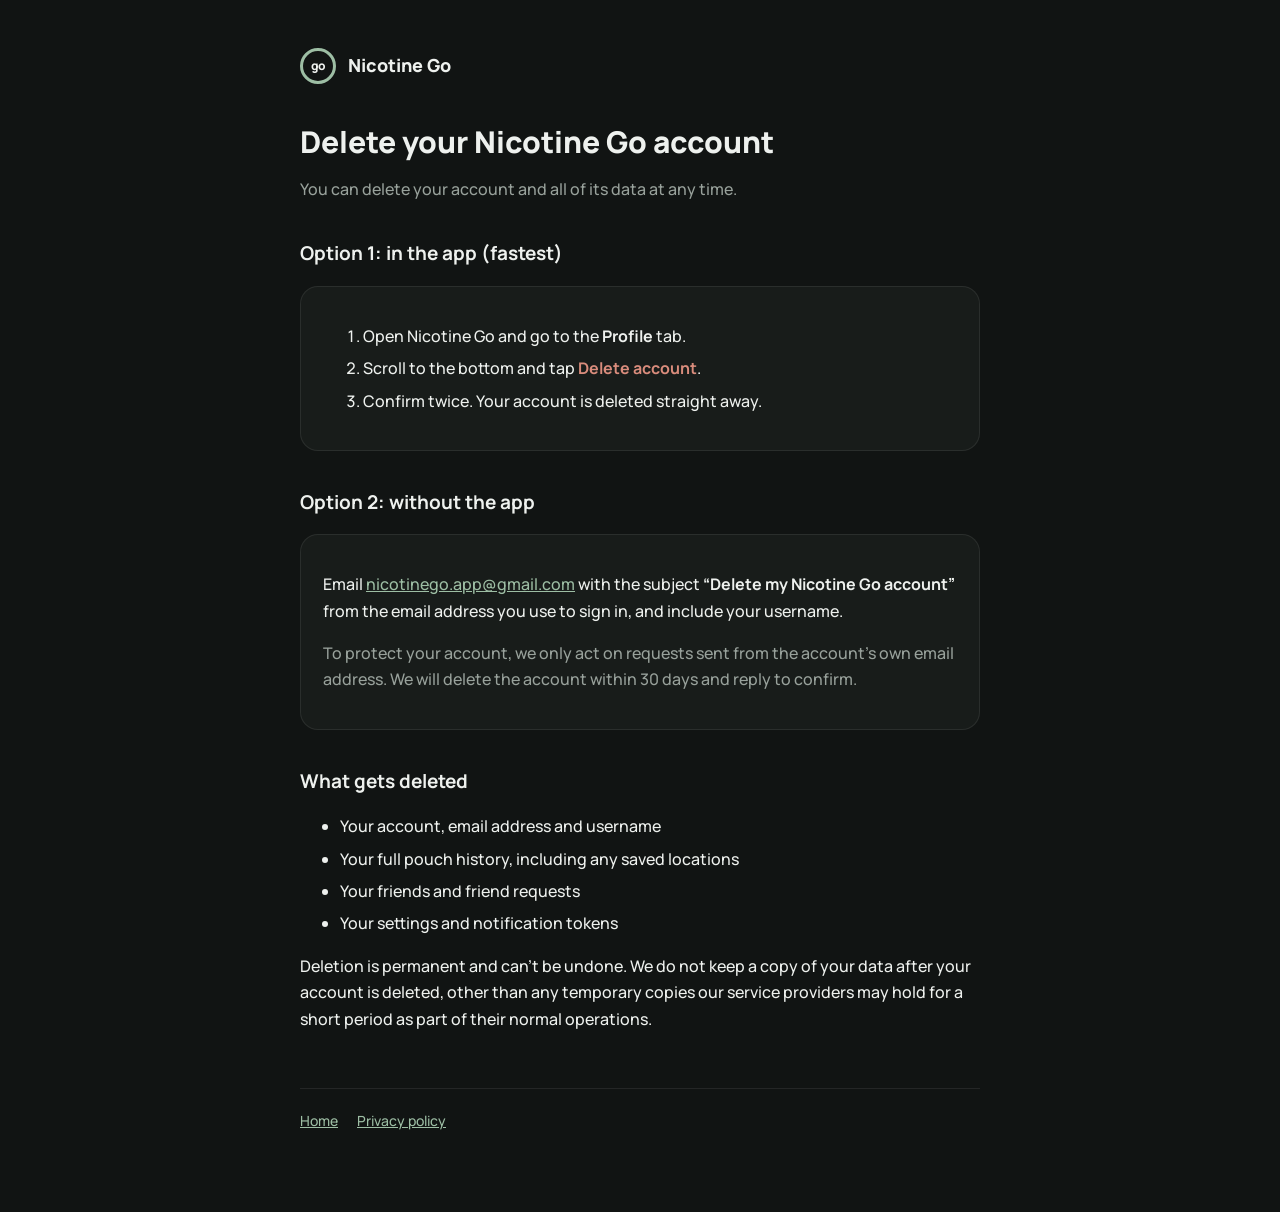
==== delete-account/index.html @ d3ecb536 "Added website for Nicotine_Go app" ====
<!doctype html>
<html lang="en">
<head>
  <meta charset="utf-8" />
  <meta name="viewport" content="width=device-width, initial-scale=1" />
  <title>Delete your account · Nicotine Go</title>
  <link rel="stylesheet" href="../style.css" />
</head>
<body>
  <main>
    <header class="site"><div class="mark">go</div><a href="../">Nicotine Go</a></header>

    <h1>Delete your Nicotine Go account</h1>
    <p class="muted">You can delete your account and all of its data at any time.</p>

    <h2>Option 1: in the app (fastest)</h2>
    <div class="card">
      <ol>
        <li>Open Nicotine Go and go to the <strong>Profile</strong> tab.</li>
        <li>Scroll to the bottom and tap <strong class="danger">Delete account</strong>.</li>
        <li>Confirm twice. Your account is deleted straight away.</li>
      </ol>
    </div>

    <h2>Option 2: without the app</h2>
    <div class="card">
      <p>Email <a href="mailto:nicotinego.app@gmail.com?subject=Delete%20my%20Nicotine%20Go%20account">nicotinego.app@gmail.com</a> with the subject <strong>“Delete my Nicotine Go account”</strong> from the email address you use to sign in, and include your username.</p>
      <p class="muted">To protect your account, we only act on requests sent from the account's own email address. We will delete the account within 30 days and reply to confirm.</p>
    </div>

    <h2>What gets deleted</h2>
    <ul>
      <li>Your account, email address and username</li>
      <li>Your full pouch history, including any saved locations</li>
      <li>Your friends and friend requests</li>
      <li>Your settings and notification tokens</li>
    </ul>
    <p>Deletion is permanent and can't be undone. We do not keep a copy of your data after your account is deleted, other than any temporary copies our service providers may hold for a short period as part of their normal operations.</p>

    <footer>
      <a href="../">Home</a>
      <a href="../privacy/">Privacy policy</a>
    </footer>
  </main>
</body>
</html>
---- style.css ----
/* Nicotine Go website: same charcoal and sage palette as the app */
@import url("https://fonts.googleapis.com/css2?family=Manrope:wght@500;700;800&display=swap");

:root {
  --bg: #111413;
  --surface: #181c1a;
  --border: rgba(255, 255, 255, 0.08);
  --text: #eef1ee;
  --muted: #98a19b;
  --accent: #9dbea4;
  --danger: #d98c7c;
}

* { box-sizing: border-box; }

body {
  margin: 0;
  background: var(--bg);
  color: var(--text);
  font-family: "Manrope", system-ui, -apple-system, "Segoe UI", sans-serif;
  font-weight: 500;
  line-height: 1.65;
  -webkit-font-smoothing: antialiased;
}

main { max-width: 720px; margin: 0 auto; padding: 48px 20px 80px; }

header.site { display: flex; align-items: center; gap: 12px; margin-bottom: 40px; }
header.site a { color: var(--text); text-decoration: none; font-weight: 800; font-size: 18px; }

.mark {
  width: 36px; height: 36px; border-radius: 50%;
  border: 3px solid var(--accent);
  display: grid; place-items: center;
  font-weight: 800; font-size: 12px; color: var(--text);
}

h1 { font-size: 30px; line-height: 1.2; margin: 0 0 8px; font-weight: 800; }
h2 { font-size: 19px; margin: 36px 0 8px; font-weight: 700; }
p, li { color: var(--text); }
.muted { color: var(--muted); }
a { color: var(--accent); }

.card {
  background: var(--surface);
  border: 1px solid var(--border);
  border-radius: 18px;
  padding: 20px 22px;
  margin: 16px 0;
}

table { width: 100%; border-collapse: collapse; font-size: 15px; }
th, td { text-align: left; padding: 10px 8px; border-bottom: 1px solid var(--border); vertical-align: top; }
th { color: var(--muted); font-weight: 700; font-size: 13px; }

ol li, ul li { margin: 6px 0; }
.danger { color: var(--danger); }

footer { margin-top: 56px; padding-top: 20px; border-top: 1px solid var(--border); font-size: 14px; color: var(--muted); }
footer a { margin-right: 16px; }
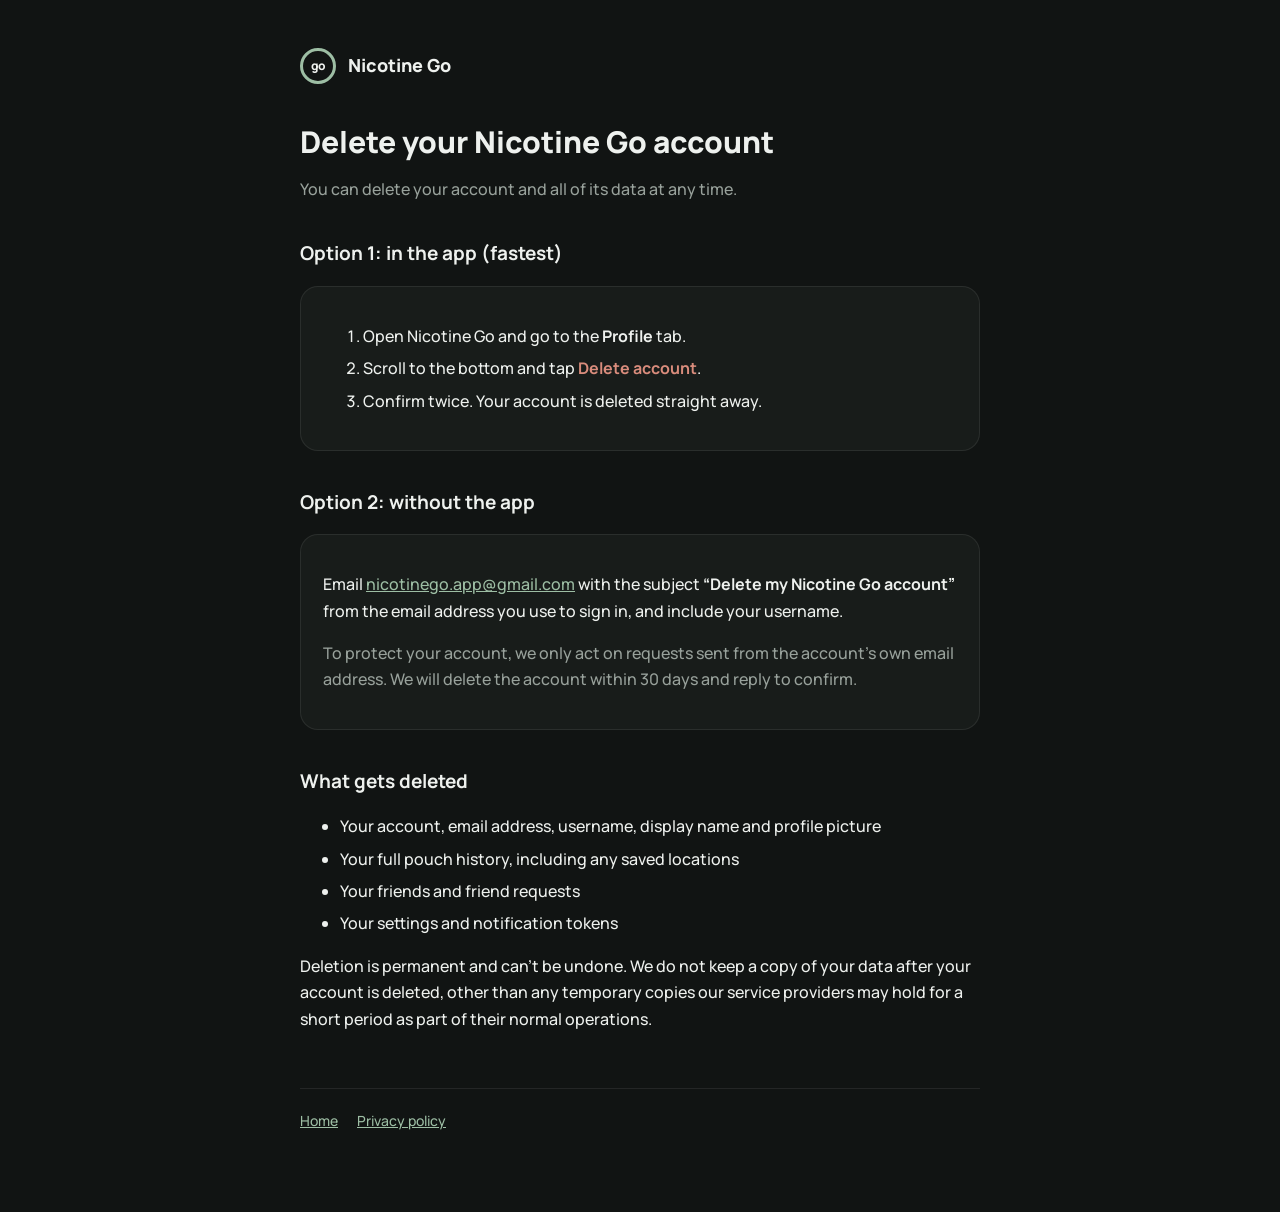
==== commit e38ffa9f: "Updated policy" ====
--- a/delete-account/index.html
+++ b/delete-account/index.html
@@ -30,7 +30,7 @@
 
     <h2>What gets deleted</h2>
     <ul>
-      <li>Your account, email address and username</li>
+      <li>Your account, email address, username, display name and profile picture</li>
       <li>Your full pouch history, including any saved locations</li>
       <li>Your friends and friend requests</li>
       <li>Your settings and notification tokens</li>
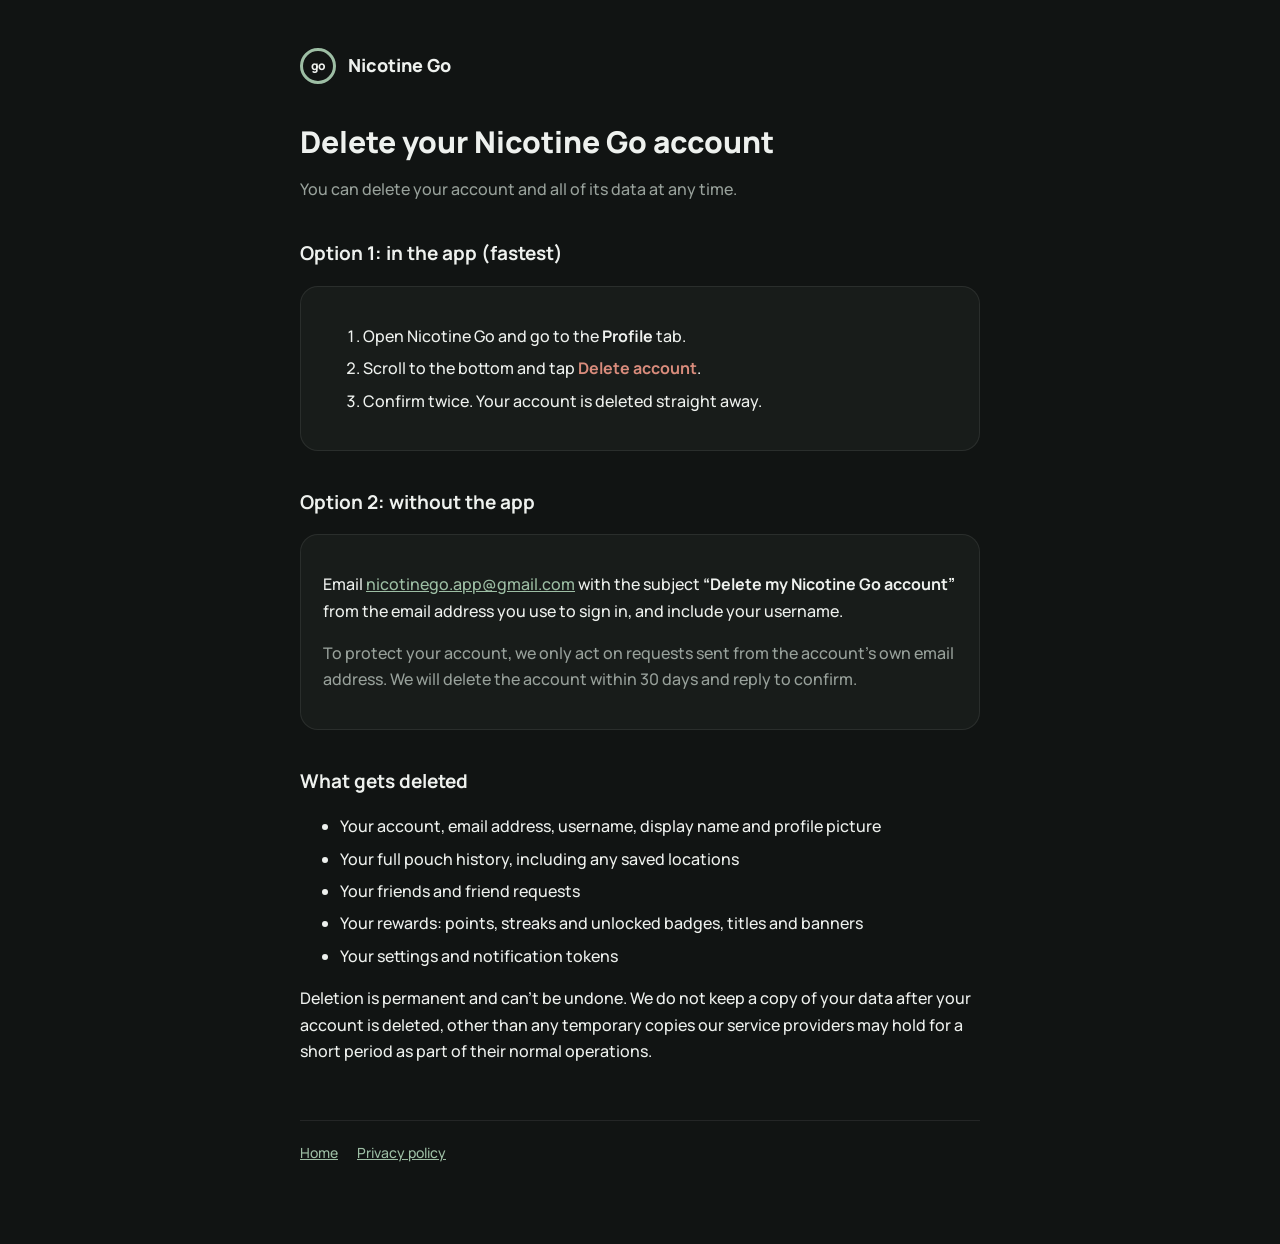
==== commit 31cb9d9c: "Updated policy" ====
--- a/delete-account/index.html
+++ b/delete-account/index.html
@@ -33,6 +33,7 @@
       <li>Your account, email address, username, display name and profile picture</li>
       <li>Your full pouch history, including any saved locations</li>
       <li>Your friends and friend requests</li>
+      <li>Your rewards: points, streaks and unlocked badges, titles and banners</li>
       <li>Your settings and notification tokens</li>
     </ul>
     <p>Deletion is permanent and can't be undone. We do not keep a copy of your data after your account is deleted, other than any temporary copies our service providers may hold for a short period as part of their normal operations.</p>
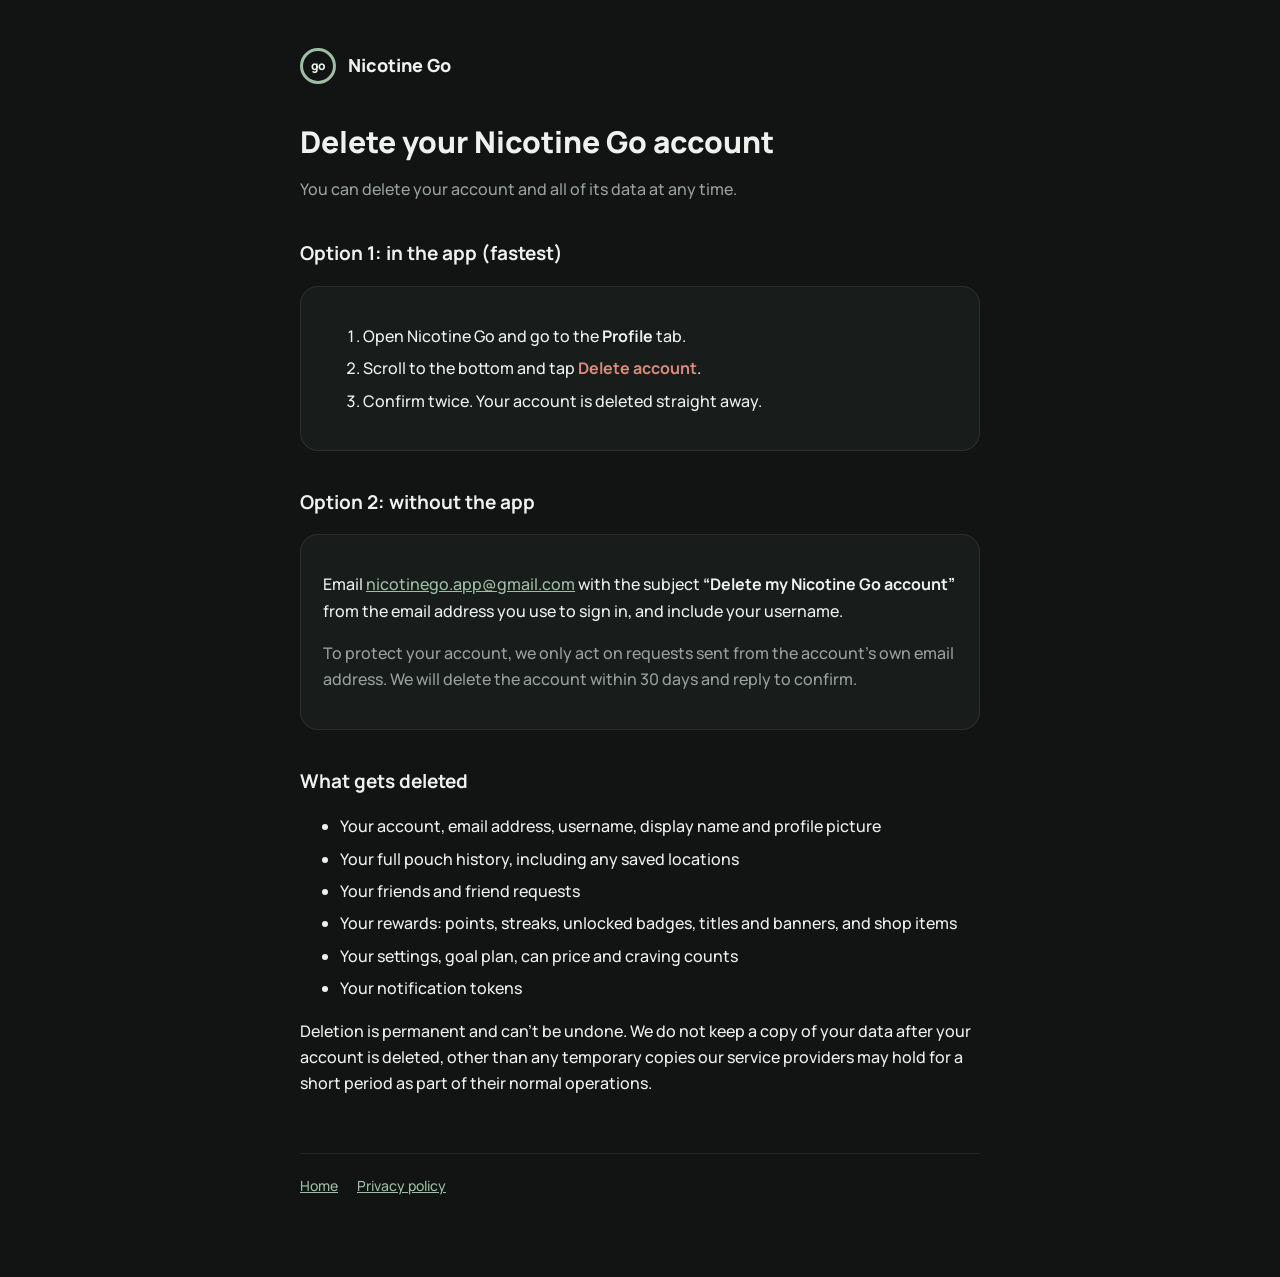
==== commit 15361391: "Updated privacy policy" ====
--- a/delete-account/index.html
+++ b/delete-account/index.html
@@ -33,8 +33,9 @@
       <li>Your account, email address, username, display name and profile picture</li>
       <li>Your full pouch history, including any saved locations</li>
       <li>Your friends and friend requests</li>
-      <li>Your rewards: points, streaks and unlocked badges, titles and banners</li>
-      <li>Your settings and notification tokens</li>
+      <li>Your rewards: points, streaks, unlocked badges, titles and banners, and shop items</li>
+      <li>Your settings, goal plan, can price and craving counts</li>
+      <li>Your notification tokens</li>
     </ul>
     <p>Deletion is permanent and can't be undone. We do not keep a copy of your data after your account is deleted, other than any temporary copies our service providers may hold for a short period as part of their normal operations.</p>
 
